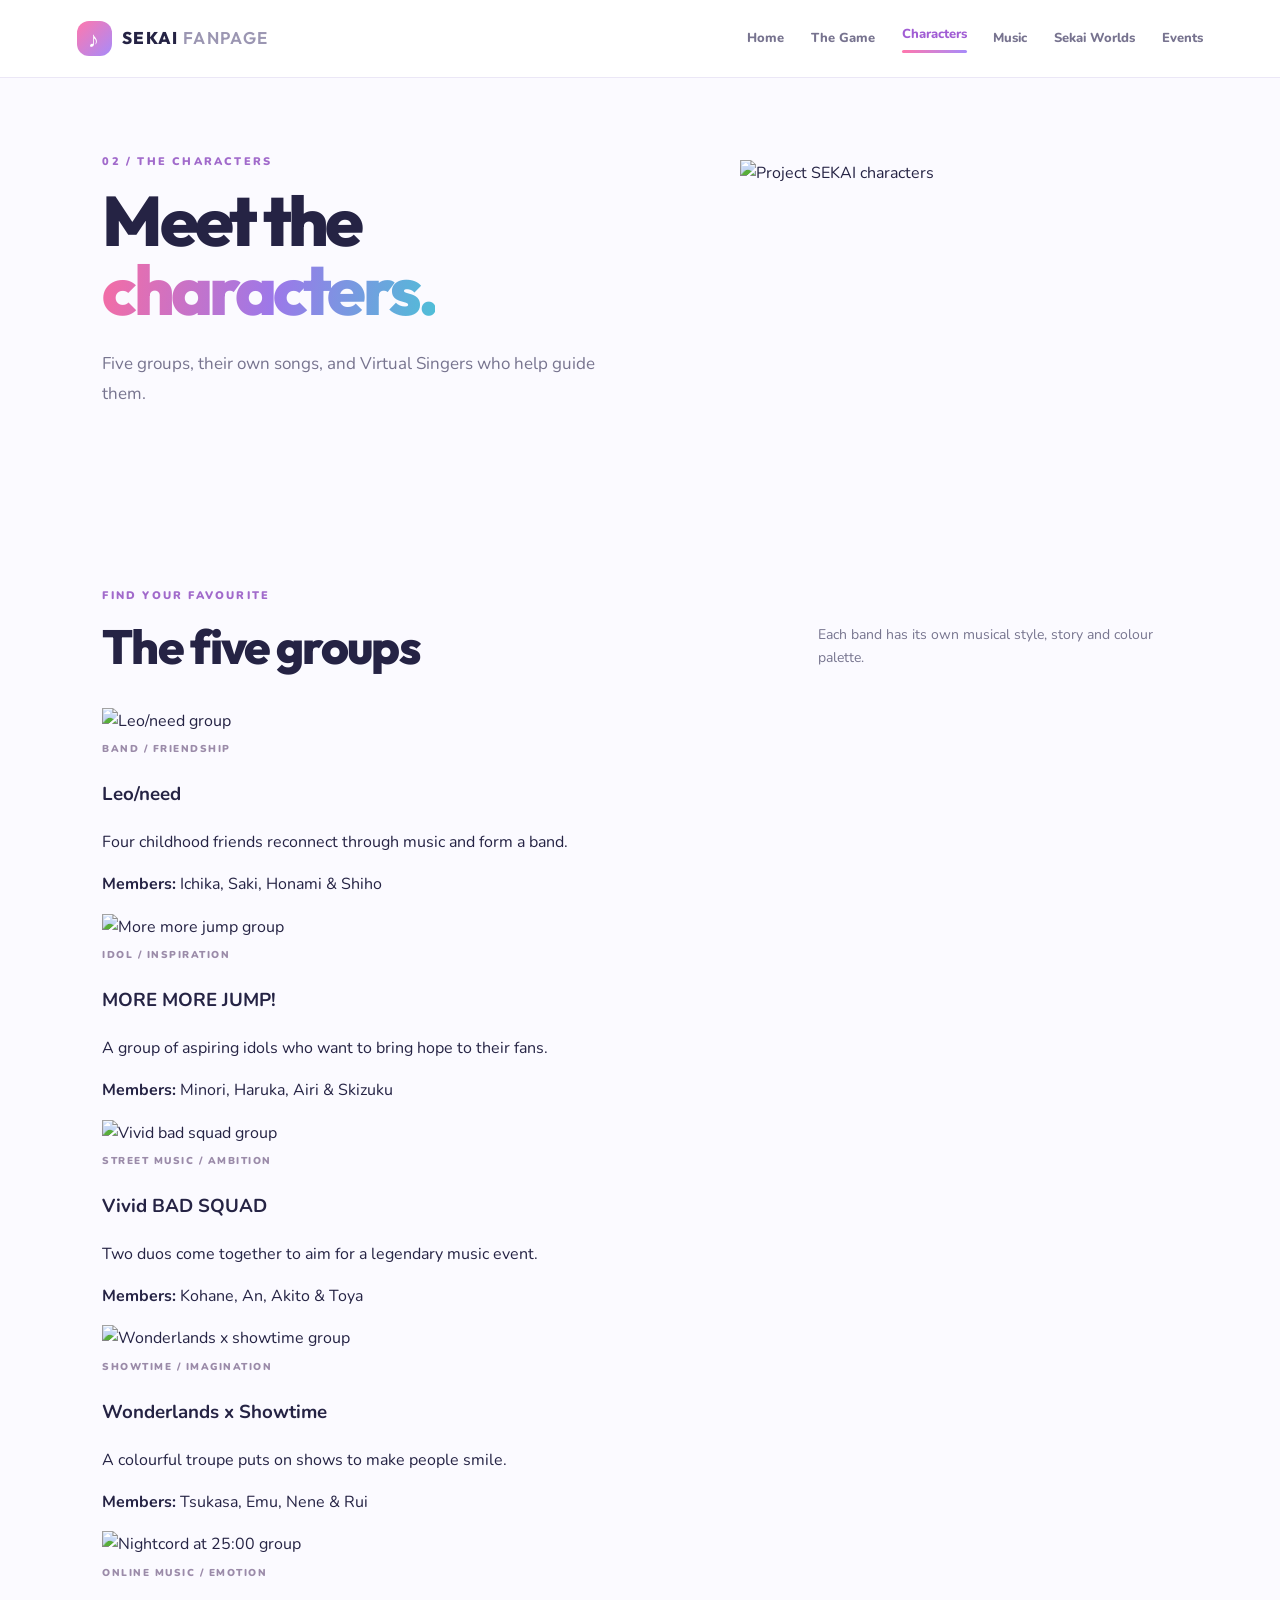
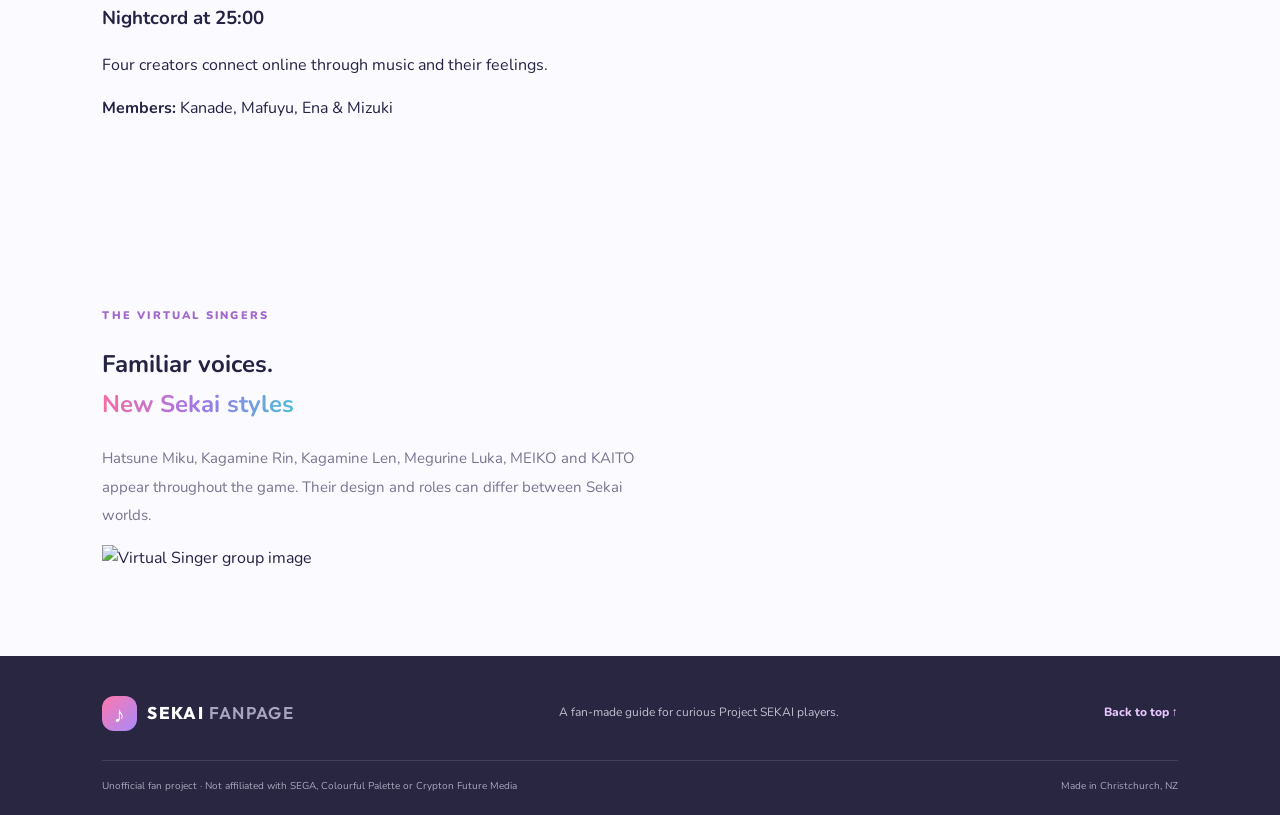
==== characters.html @ ed1d5e2b "Renaming photos and creating characters html page" ====
<!DOCTYPE html>
<html lang="en">
<head>
    <meta charset="UTF-8">
    <meta name="viewport" content="width=device-width, initial-scale=1.0">
    <title>Project SEKAI Fanpage | Characters</title>
    <link rel="proconnect" href="https://fonts.googleapis.com">
    <link rel="stylesheet" href="https://fonts.googleapis.com/css2?family=Nunito:wght@400;600;700;800;900&family=Outfit:wght@500;600;700;800&display=swap">
    <link rel="stylesheet" href="style.css">
    <script src="script.js" defer></script>
</head>
<body>
    <a class="skip-link" href="#main">Skip to content</a>
    <header class="site-header">
        <a class="brand" href="index.html">
            <span class="brand-mark">♪</span><span>SEKAI<span class="brand-light"> FANPAGE</span></span>
        </a>
        <button class="menu-toggle" aria-label="Open navigation" aria-expanded="false">☰</button>
        <nav class="main-nav" aria-label="Main navigation">
            <a href="index.html">Home</a>
            <a href="game.html">The Game</a>
            <a class="active" href="characters.html">Characters</a>
            <a href="music.html">Music</a>
            <a href="worlds.html">Sekai Worlds</a>
            <a href="events.html">Events</a>
        </nav>
    </header>
    <main id="main">
        <section class="page-hero page-hero-blue">
            <div>
                <p class="eyebrow">02 / THE CHARACTERS</p>
                <h1>Meet the<br><span class="gradient-text">characters.</span></h1>
                <p class="hero-lede">Five groups, their own songs, and Virtual Singers who help guide them.</p>
            </div>
            <div class="page-hero-art">
                <img src="images/characters-1.jpg" alt="Project SEKAI characters">
            </div>
        </section>

        <section class="section-wrap">
            <div class="section-heading">
                <div>
                    <p class="eyebrow">FIND YOUR FAVOURITE</p>
                    <h2>The five groups</h2>
                </div>
                <p class="section-intro">Each band has its own musical style, story and colour palette.</p>
            </div>

            <div class="unit-grid">
                <article class="unit-card unit-vs">
                    <div class="unit-photo">
                        <img src="images/leo-need.jpg" alt="Leo/need group">
                    </div>
                    <div class="unit-info">
                        <span class="unit-label">BAND / FRIENDSHIP</span>
                        <h3>Leo/need</h3>
                        <p>Four childhood friends reconnect through music and form a band.</p>
                        <p class="members">
                            <b>Members:</b> 
                            Ichika, Saki, Honami & Shiho
                        </p>
                    </div>
                </article>
                <article class="unit-card unit-mmj">
                    <div class="unit-photo">
                        <img src="images/more-more-jump.jpg" alt="More more jump group">
                    </div>
                    <div class="unit-info">
                        <span class="unit-label">IDOL / INSPIRATION</span>
                        <h3>MORE MORE JUMP!</h3>
                        <p>A group of aspiring idols who want to bring hope to their fans.</p>
                        <p class="members">
                            <b>Members:</b> 
                            Minori, Haruka, Airi & Skizuku
                        </p>
                    </div>
                </article>
                <article class="unit-card unit-vbs">
                    <div class="unit-photo">
                        <img src="images/vivid-bad-squad.jpg" alt="Vivid bad squad group">
                    </div>
                    <div class="unit-info">
                        <span class="unit-label">STREET MUSIC / AMBITION</span>
                        <h3>Vivid BAD SQUAD</h3>
                        <p>Two duos come together to aim for a legendary music event.</p>
                        <p class="members">
                            <b>Members:</b> 
                            Kohane, An, Akito & Toya
                        </p>
                    </div>
                </article>
                <article class="unit-card unit-wxs">
                    <div class="unit-photo">
                        <img src="images/wonderlands-showtime.jpg" alt="Wonderlands x showtime group">
                    </div>
                    <div class="unit-info">
                        <span class="unit-label">SHOWTIME / IMAGINATION</span>
                        <h3>Wonderlands x Showtime</h3>
                        <p>A colourful troupe puts on shows to make people smile.</p>
                        <p class="members">
                            <b>Members:</b> 
                            Tsukasa, Emu, Nene & Rui
                        </p>
                    </div>
                </article>
                <article class="unit-card unit-n25">
                    <div class="unit-photo">
                        <img src="images/nightcord.jpg" alt="Nightcord at 25:00 group">
                    </div>
                    <div class="unit-info">
                        <span class="unit-label">ONLINE MUSIC / EMOTION</span>
                        <h3>Nightcord at 25:00</h3>
                        <p>Four creators connect online through music and their feelings.</p>
                        <p class="members">
                            <b>Members:</b> 
                            Kanade, Mafuyu, Ena & Mizuki
                        </p>
                    </div>
                </article>
            </div>
        </section>

        <section class="section-wrap singer-band">
            <div>
                <p class="eyebrow">THE VIRTUAL SINGERS</p>
                <h2>Familiar voices.<br><span class="gradient-text">New Sekai styles</span></h2>
                <p class="body-copy">
                    Hatsune Miku, Kagamine Rin, Kagamine Len, Megurine Luka, MEIKO and KAITO appear throughout the game. 
                    Their design and roles can differ between Sekai worlds.
                </p>
            </div>
            <div class="singer-photo">
                <img src="images/virtual-singers.jpg" alt="Virtual Singer group image">
            </div>
        </section>
    </main>

    <footer class="site-footer">
        <div class="footer-top">
            <a class="brand" href="index.html"><span class="brand-mark">♪</span><span>SEKAI<span class="brand-light"> FANPAGE</span></span></a>
            <p>A fan-made guide for curious Project SEKAI players.</p>
            <a class="back-top" href="#main">Back to top ↑</a>
        </div>
        <div class="footer-bottom">
            <span>Unofficial fan project · Not affiliated with SEGA, Colourful Palette or Crypton Future Media</span>
            <span>Made in Christchurch, NZ</span>
        </div>
    </footer>
</body>
</html>
---- style.css ----
/* variables */
:root {
    --ink: #252344;
    --muted: #77758f;
    --paper: #fbfaff;
    ---white: #fff;
    --pink: #ff77ad;
    --blue: #69c9f4;
    --purple: #a78bfa;
    --teal: #53d6c5;
    --orange: #ffb36b;
    --line: #ece9f5;
    --shadow: 0 18px 50px rgba(66, 48, 112, .10);
    --radius: 25px;
}
* { box-sizing: border-box; }
html { scroll-behavior: smooth; }
body { margin: 0; background: var(--paper); color: var(--ink); font-family: 'Nunito', sans-serif; line-height: 1.65; }
a { color: inherit; text-decoration: none; }
button { font: inherit; }
.skip-link { position:absolute; left: -999px; top: 8px; background: var(---white); padding: 10px; z-index: 99; }
.skip-link:focus { left: 8px; }

/* header */
.site-header { 
    height: 78px; padding: 0 clamp(20px, 6vw, 88px); display: flex; align-items: center; justify-content: space-between; background: rgba(255, 255, 255, .88); 
    backdrop-filter: blur(16px); border-bottom: 1px solid rgba(230, 225, 244, .8); position: sticky; top: 0; z-index: 20; 
}
.brand { display: flex; align-items: center; gap: 10px; font-family: 'Outfit', sans-serif; font-size: 17px; font-weight: 800; letter-spacing: .08em; }
.brand-mark { 
    width: 35px; height: 35px; display: grid; place-items: center; border-radius: 12px; color: var(---white); 
    background: linear-gradient(135deg, var(--pink), var(--purple)); font-size: 22px; 
}
.brand-light { font-weight: 600; color: #9b96b2; }
.main-nav { display: flex; align-items: center; gap: clamp(12px, 2.1vw, 30px); }
.main-nav a { font-size: 13px; font-weight: 800; color: #77738f; transition: .2s; }
.main-nav a:hover, .main-nav a.active { color: #a15dd4; }
.main-nav a.active:after { content: ""; display: block; height: 3px; border-radius: 5px; background: linear-gradient(90deg, var(--pink), var(--purple)); margin-top: 5px; }
.menu-toggle { display: none; border: 0; background: #f4efff; border-radius: 12px; padding: 8px 12px; color: var(--ink); font-size: 20px; }

/* hero */
.hero { padding: clamp(65px, 9vw, 125px) clamp(22px, 8vw, 120px); display: grid; grid-template-columns: 1.03fr .97fr; align-items: center; gap: 5vw; overflow: hidden; }
.home-hero { background: radial-gradient(circle at 80% 20%, #f2e9ff 0, transparent 35%), radial-gradient(circle at 10% 90%, #ffe9f2 0, transparent 32%), #fbfaff; min-height: 590px; }
.eyebrow { font-size: 11px; letter-spacing: .2em; font-weight: 900; color: #a16acb; margin: 0 0 15px; }
.hero h1, .page-hero h1 { font: 800 clamp(40px, 4.5vw, 80px)/.99 'Outfit', sans-serif; letter-spacing: -.055em; margin: 0 0 24px; }
.gradient-text { background: linear-gradient(100deg, #f06da8 4%, #9c78e9 52%, #4ebfd7 100%); -webkit-background-clip: text; color: transparent; }
.hero-lede { font-size: 17px; color: #77748f; max-width: 510px; line-height: 1.8; }
.hero-actions { display: flex; gap: 12px; flex-wrap: wrap; margin-top: 30px; }

.button { padding: 13px 21px; border-radius: 14px; font-size: 13px; font-weight: 900; display: inline-flex; gap: 15px; align-items: center; transition: transform .2s, box-shadow .2s; }
.button:hover { transform: translateY(-3px); box-shadow: var(--shadow); }
.button-primary { background: linear-gradient(110deg, #f477ad, #9a7bec); color: var(---white); }
.button-ghost { background: var(---white); border: 1px solid var(--line); color: #706a8a; }
.hero-note { margin-top: 32px; color: #9993aa; font-size: 12px; font-weight: 700; }
.pulse-dot { display: inline-block; width: 8px; height: 8px; border-radius: 50%; background: var(--muted); margin-right: 8px; box-shadow: 0 0 0 5px #5bd3bd22; }

.hero-art { position: relative; min-height: 390px; display: grid; place-items: center; }
.photo-icon { font-size: 30px; color: #b58be9; }
.hero-photo { height: 110%; width: 130%; min-height: 200px; max-height: 400px; max-width: 690px; box-shadow: var(--shadow); transform: rotate(2deg); border: 7px solid var(---white); }
.hero-photo img { height: 100%; width: 100%; }
.floating-tag { position: absolute; padding: 10px 17px; background: var(---white); box-shadow: var(--shadow); border-radius: 12px; font: 800 11px 'Outfit'; letter-spacing: .12em; color: #9d69c9; }
.tag-top { top: 5px; right: -90px; transform: rotate(7deg); }
.tag-bottom { bottom: 5px; left: -90px; transform: rotate(-7deg); }

.orbit { position: absolute; border: 1px solid #d9c9f3; border-radius: 50%; z-index: -1; }
.orbit-one { width: 450px; height: 450px; }
.orbit-two { width: 520px; height: 520px; border-style: dashed; }
.ticker { background: linear-gradient(90deg, #f17db0, #9e80e8, #67c8d9); color: var(---white); overflow: hidden; white-space: nowrap; padding: 18px 0; font: 800 11px 'Outfit'; letter-spacing: .2em; }
.ticker div { word-spacing: 30px; text-align: center; }
.ticker b { opacity: .7; font-size: 22px; }

.section-wrap { padding: 85px clamp(22px, 8vw, 120px); }
.section-heading { display: flex; justify-content: space-between; align-items: end; gap: 35px; margin-bottom: 35px; }
.section-heading h2 { font: 800 clamp(32px, 4vw, 48px)/1.1 'Outfit'; letter-spacing: -.04em; margin: 0; }
.section-intro { max-width: 360px; color: var(--muted); font-size: 14px; margin: 0 0 4px; }

.feature-grid { display: grid; grid-template-columns: repeat(3, 1fr); gap: 17px; }
.feature-card { min-height: 230px; padding: 26px; border-radius: var(--radius); position: relative; overflow: hidden; transition: .25s; border: 1px solid var(---white); }
.feature-card:hover { transform: translateY(-6px); box-shadow: var(--shadow); }
.feature-pink { background: linear-gradient(145deg, #ffe6f0, #fff5fa); }
.feature-blue { background: linear-gradient(145deg, #e2f6ff, #f6fcff); }
.feature-purple { background: linear-gradient(145deg, #eee8ff, #faf8ff); }
.feature-teal { background: linear-gradient(145deg, #ddfaf4, #f5fffc); }
.feature-orange { background: linear-gradient(145deg, #fff0df, #fffaf4); }
.feature-number, .unit-label { font-size: 10px; letter-spacing: .15em; font-weight: 900; color: #9b8ba9; }
.feature-symbol { position: absolute; right: 22px; top: 18px; font-size: 38px; color: #b99bdd; opacity: .75; }
.feature-card h3 { font: 800 25px 'Outfit'; margin: 38px 0 5px; }
.feature-card p { font-size: 13px; color: #817c94; max-width: 260px; }
.card-link { font-size: 12px; font-weight: 900; color: #9866c8; display: flex; justify-content: space-between; margin-top: 20px; }

.quote-band { padding: 65px 20px; text-align: center; background: linear-gradient(115deg, #fff0f6, #f1ecff, #e9faff); position: relative; }
.quote-mark { font: 800 70px Georgia; color: #d2b2ef; height: 42px; }
.quote-band blockquote { font: 800 clamp(24px, 3.5vw, 39px)/1.2 'Outfit'; margin: 15px 0; }
.quote-band p { font-size: 10px; letter-spacing: .25em; font-weight: 900; color: #a18bb8; }


.split-callout { display: grid; grid-template-columns: 1fr 1fr; gap: 8vw; align-items: center; }
.split-image { min-height: 320px; }
.split-image img { height: 400px; }
.body-copy { color: var(--muted); font-size: 15px; line-height: 1.9; max-width: 570px; }
.text-link { display: inline-flex; gap: 15px; color: #a15fce; font-weight: 900; font-size: 13px; margin-top: 15px; }
.small-note { font-size: 11px; color: #a09aad; line-height: 1.7; margin-top: 20px; }

/* footer */
.site-footer { background: #292642; color: var(---white); padding: 35px clamp(22px, 8vw, 120px) 20px; }
.footer-top { display: flex; align-items: center; justify-content: space-between; gap: 20px; padding-bottom: 25px; }
.site-footer .brand-light { color: #aaa5bf; }
.footer-top p { font-size: 12px; color: #c2bfd1; }
.back-top { font-size: 12px; color: #e6c5fa; font-weight: 800; }
.footer-bottom { border-top: 1px solid #45415d; padding-top: 17px; display: flex; justify-content: space-between; gap: 20px; color: #aaa6bc; font-size: 10px; }

/* game page */
.page-hero { padding: 75px clamp(22px, 8vw, 120px); display: grid; grid-template-columns: 1fr .8fr; align-items: center; gap: 7vw; min-height: 390px; }
.page-hero h1 { font-size: clamp(44px, 5.5vw, 70px); }
.page-hero-art { height: 260px; }
.page-hero-art img { padding-top: -20px; width: 500px; }
.page-hero-pink { background: linear-gradient(120deg, #fff0f6, #f6f0ff); }

.narrow-copy { max-width: 950px; }
.narrow-copy h2 { font: 800 38px 'Outift'; margin: 0 0 10px; }

.steps-grid { display: grid; grid-template-columns: repeat(4, 1fr); gap: 15px; }
.step-card { background: var(---white); border: 1px solid var(--line); padding: 22px; border-radius: 20px; position: relative; box-shadow: 0 8px 25px #46336b08; }
.step-card > span { font: 800 11px 'Outfit'; color: #c1a2df; }
.step-icon { font-size: 30px; color: #a778d5; margin: 16px 0; }
.step-card h3 { font: 800 18px 'Outfit'; margin: 0; }
.step-card p { font-size: 12px; color: var(--muted); }

.fact-grid { display: grid; grid-template-columns: repeat(4, 1fr); gap: 12px; }
.fact { background: var(---white); border: 1px solid var(--line); border-radius: 15px; padding: 20px; }
.fact b { display: block; color: #ad7bcc; font-size: 10px; letter-spacing: .16em; }
.fact strong { font: 800 15px 'Outfit'; display: block; margin-top: 8px; }
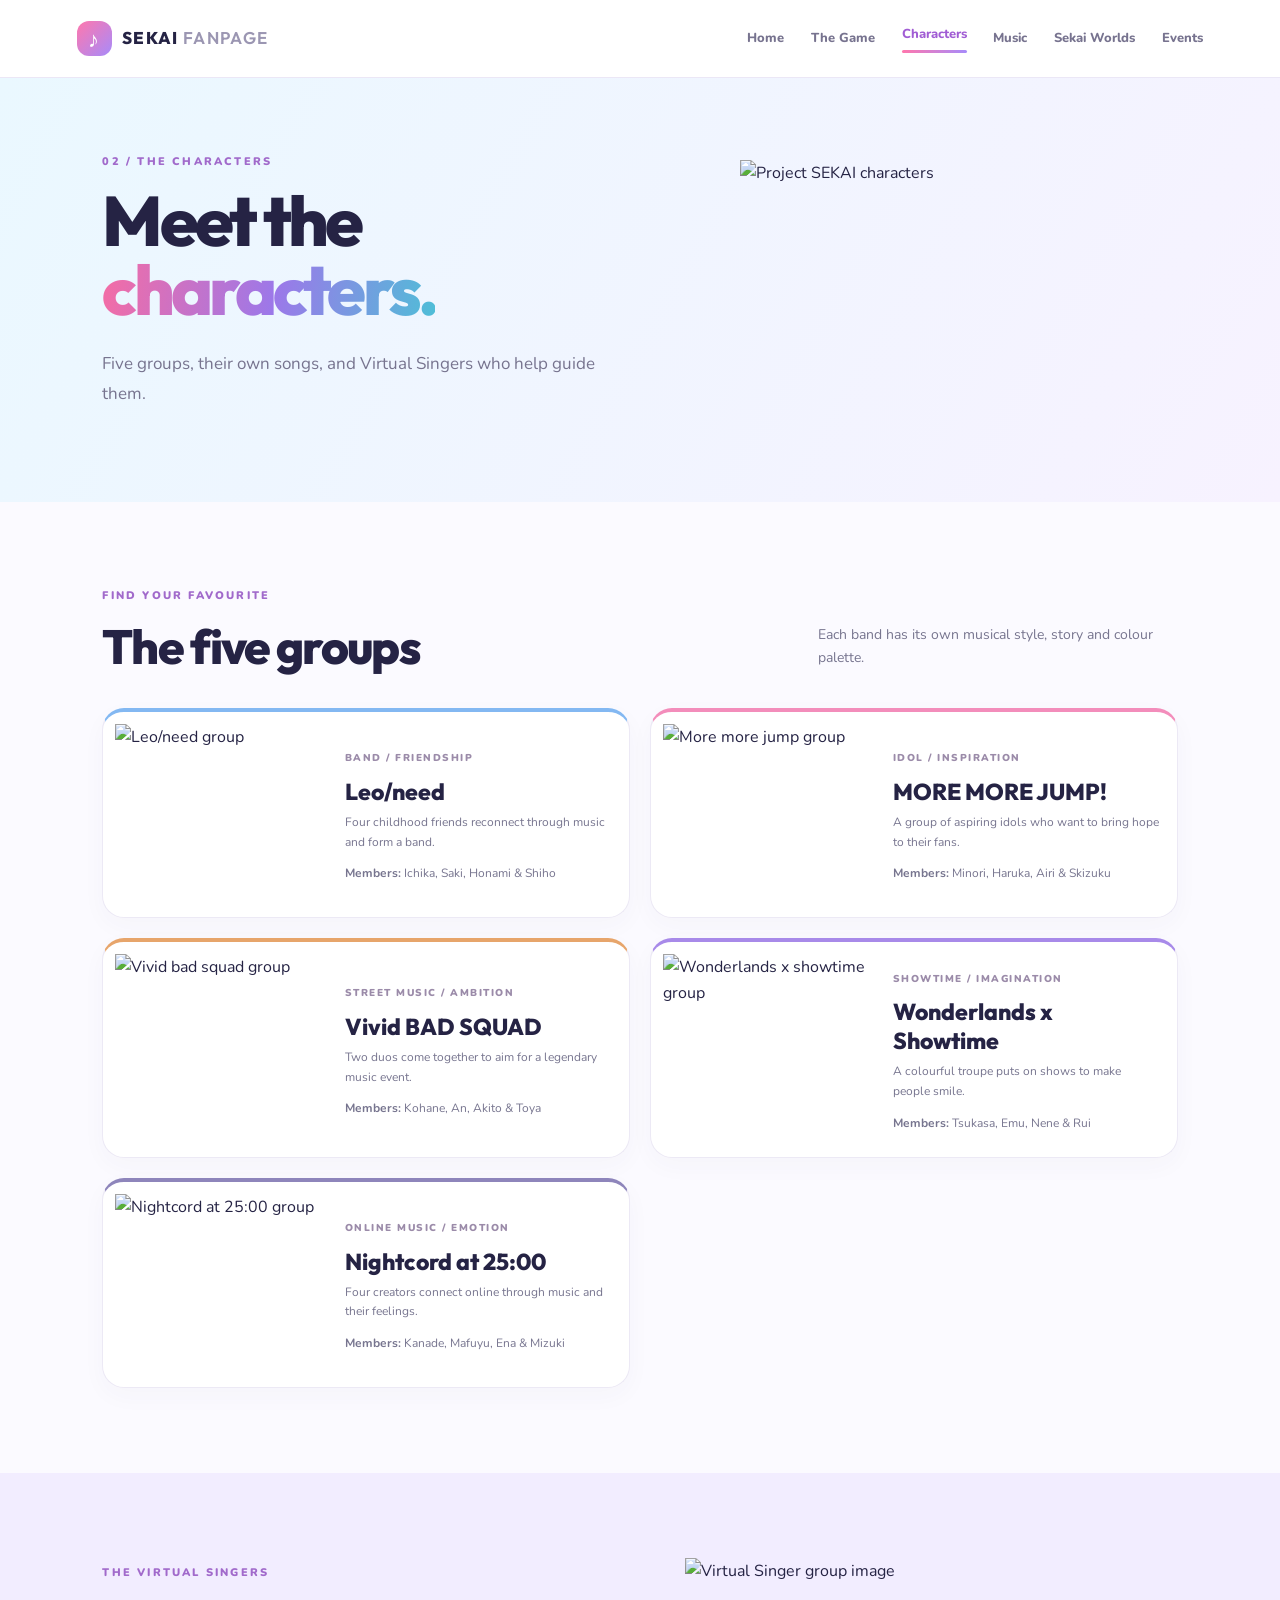
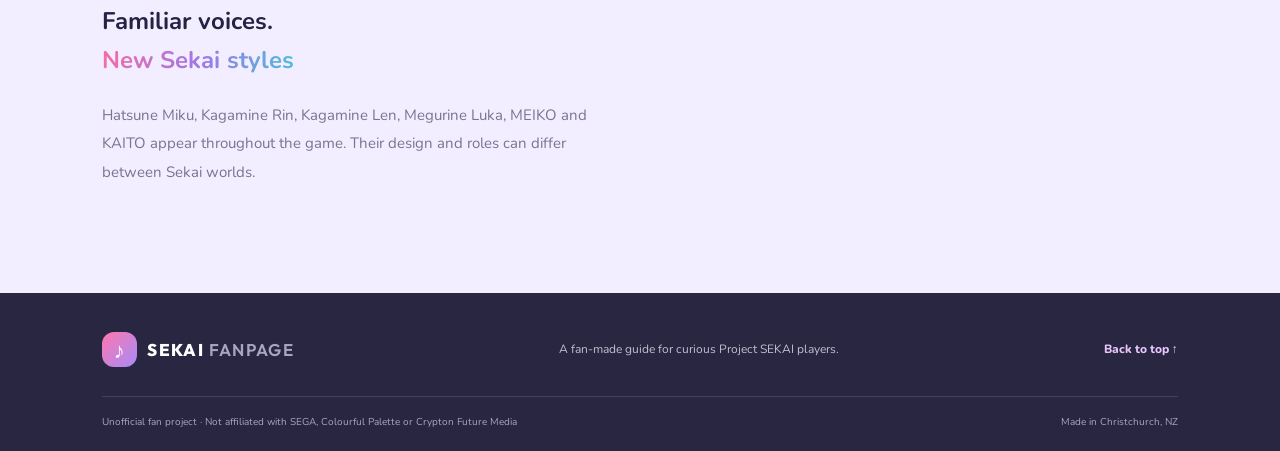
==== commit b7fbaa3a: "styling characters page" ====
--- a/characters.html
+++ b/characters.html
@@ -47,7 +47,7 @@
             </div>
 
             <div class="unit-grid">
-                <article class="unit-card unit-vs">
+                <article class="unit-card unit-ln">
                     <div class="unit-photo">
                         <img src="images/leo-need.jpg" alt="Leo/need group">
                     </div>
--- a/style.css
+++ b/style.css
@@ -131,3 +131,22 @@
 .fact b { display: block; color: #ad7bcc; font-size: 10px; letter-spacing: .16em; }
 .fact strong { font: 800 15px 'Outfit'; display: block; margin-top: 8px; }
 
+/* characters page */
+.page-hero-blue { background: linear-gradient(120deg, #eaf8ff, #f7f2ff); }
+
+.unit-grid { display: grid; grid-template-columns: repeat(2, 1fr); gap: 20px; }
+.unit-card { background: var(---white); border: 1px solid var(--line); border-radius: 22px; overflow: hidden; display: grid; grid-template-columns: .9fr 1.1fr; min-height: 210px; box-shadow: 0 8px 25px #46336b08; }
+.unit-photo { padding: 12px; min-height: 185px; }
+.unit-info { padding: 22px 18px 18px 5px; align-self: center; }
+.unit-info h3 { font: 800 23px 'Outfit'; margin: 7px 0; }
+.unit-info p { font-size: 12px; color: var(--muted); margin: 5px 0; }
+.unit-info .members { margin-top: 12px; }
+
+.unit-ln { border-top: 4px solid #83b8f2; }
+.unit-mmj { border-top: 4px solid #f38dbb; }
+.unit-vbs { border-top: 4px solid #e7a56b; }
+.unit-wxs { border-top: 4px solid #a88ae9; }
+.unit-n25 { border-top: 4px solid #8e85bb; }
+
+.singer-band { background: #f2edff; display: grid; grid-template-columns: 1fr 1fr; gap: 7vw; align-items: center; }
+.singer-photo { min-height: 250px; }
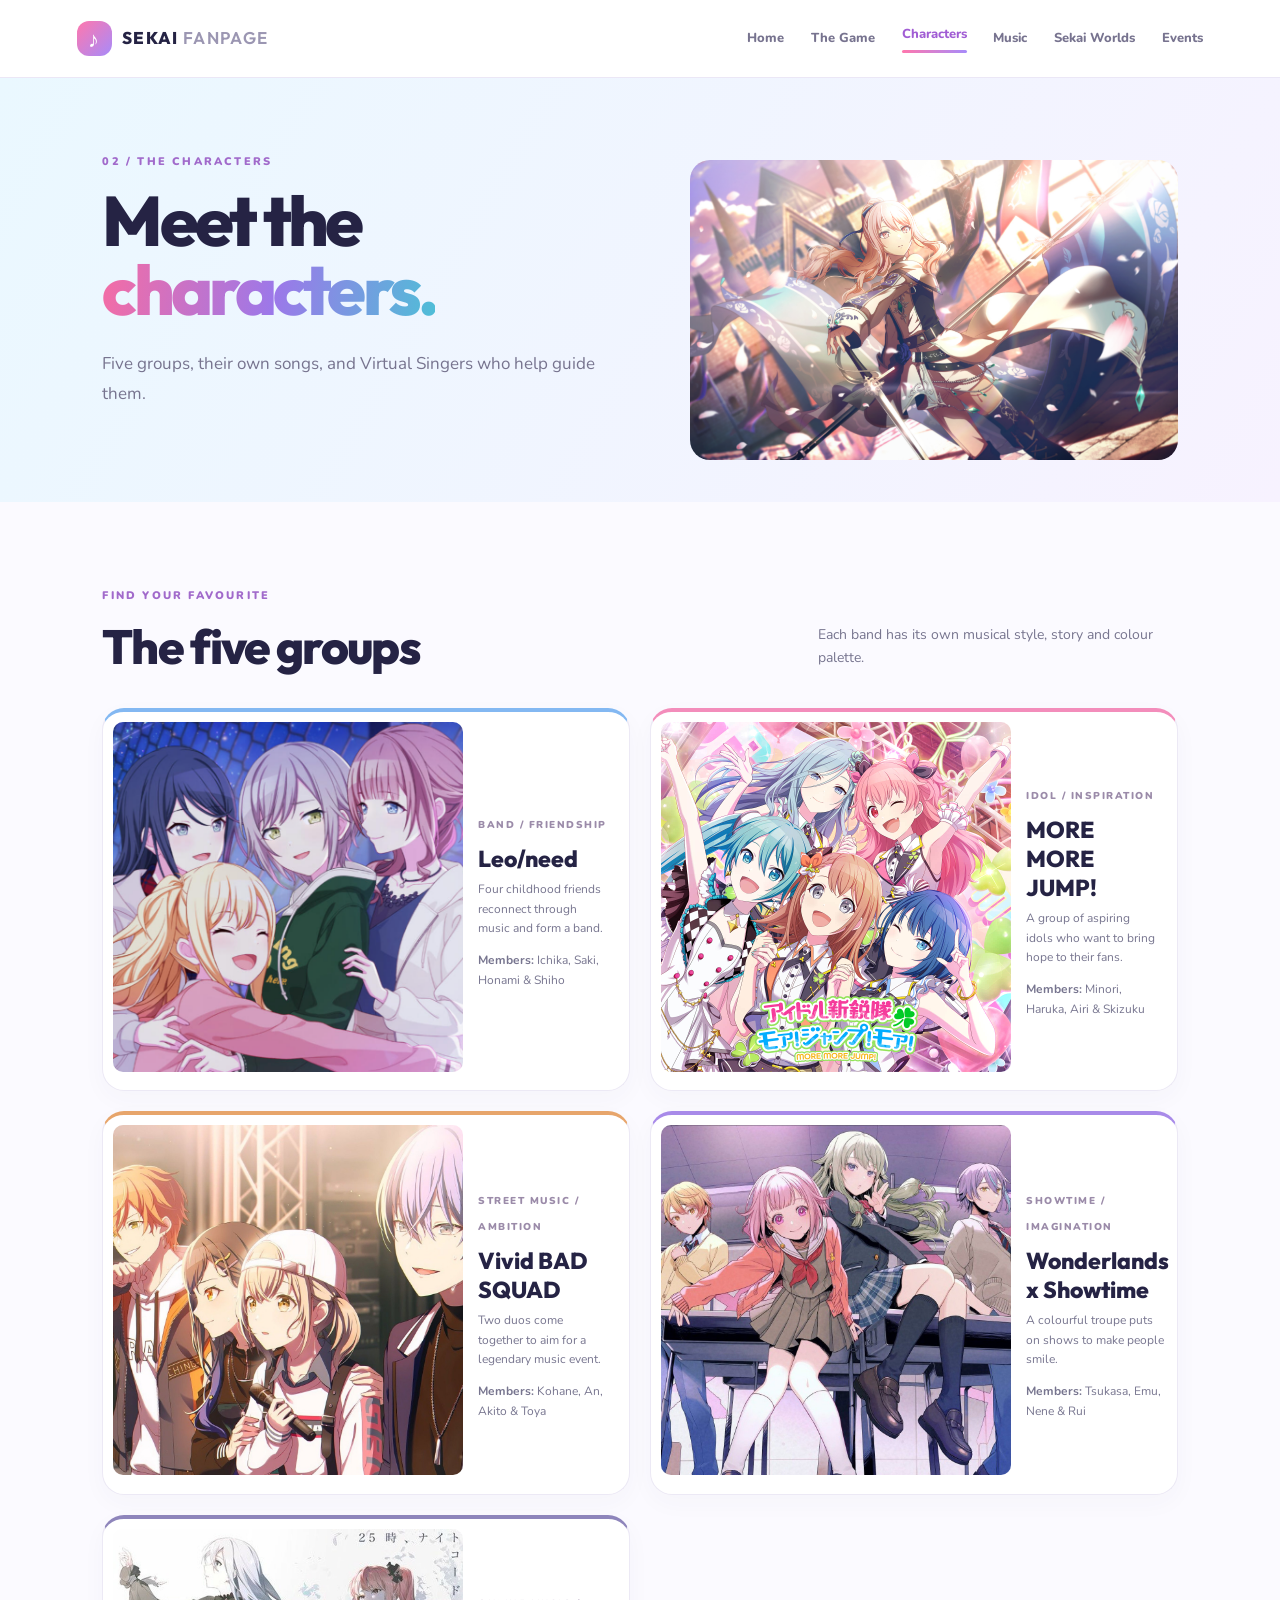
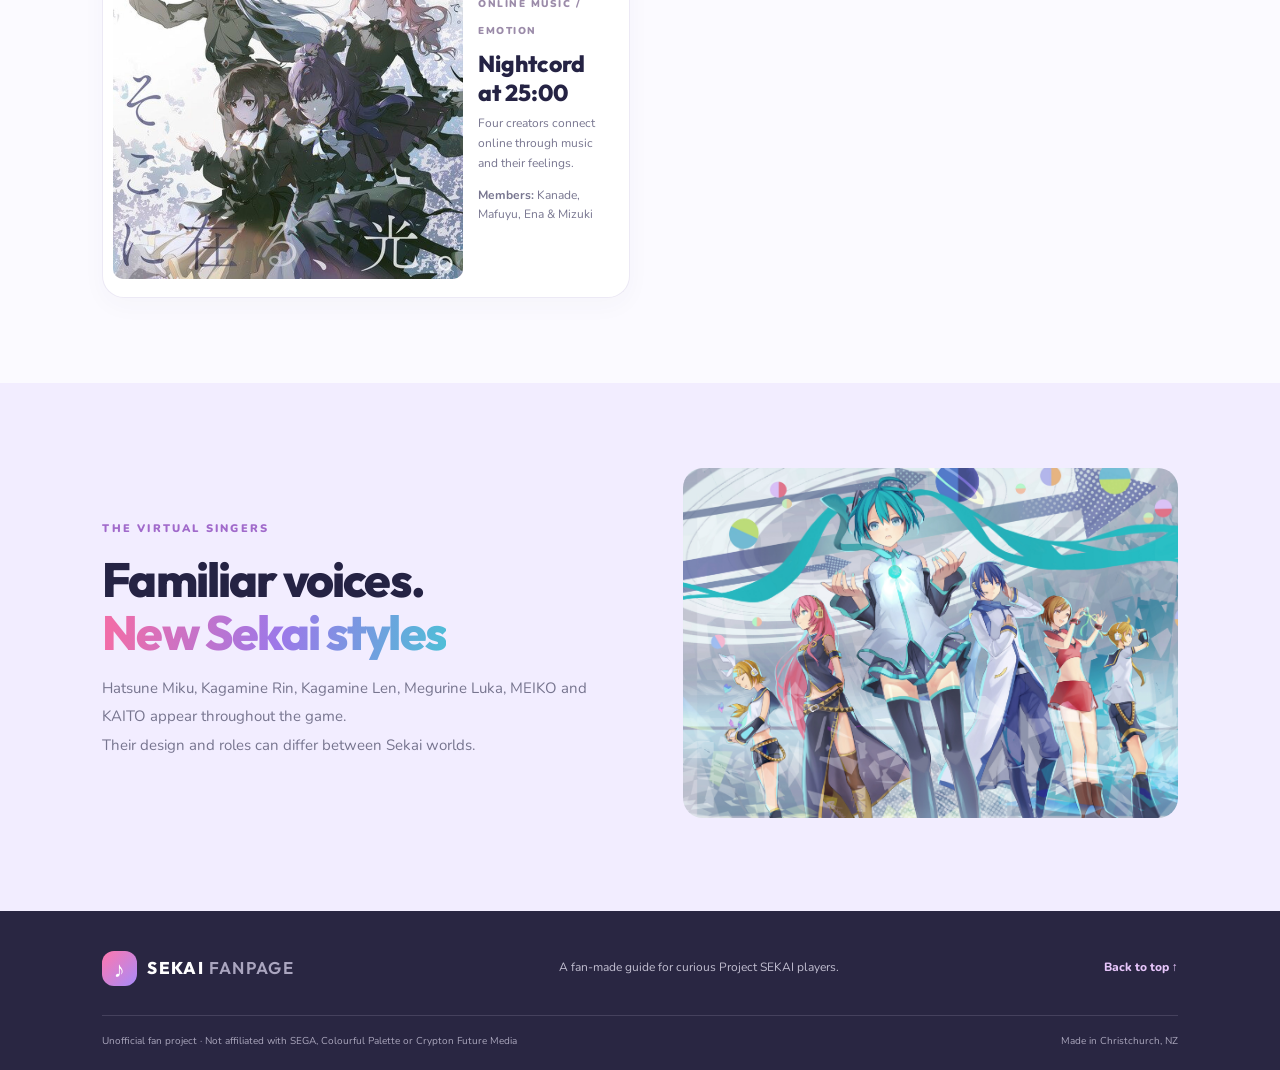
==== commit a1bfb8ff: "importing images and editing info on pages" ====
--- a/characters.html
+++ b/characters.html
@@ -33,7 +33,7 @@
                 <p class="hero-lede">Five groups, their own songs, and Virtual Singers who help guide them.</p>
             </div>
             <div class="page-hero-art">
-                <img src="images/characters-1.jpg" alt="Project SEKAI characters">
+                <img src="images/characters-1.png" alt="Hatsune Miku character">
             </div>
         </section>
 
@@ -49,7 +49,7 @@
             <div class="unit-grid">
                 <article class="unit-card unit-ln">
                     <div class="unit-photo">
-                        <img src="images/leo-need.jpg" alt="Leo/need group">
+                        <img src="images/leo-need.png" alt="Leo/need group">
                     </div>
                     <div class="unit-info">
                         <span class="unit-label">BAND / FRIENDSHIP</span>
@@ -91,7 +91,7 @@
                 </article>
                 <article class="unit-card unit-wxs">
                     <div class="unit-photo">
-                        <img src="images/wonderlands-showtime.jpg" alt="Wonderlands x showtime group">
+                        <img src="images/wonderlands-x-showtime.jpg" alt="Wonderlands x showtime group">
                     </div>
                     <div class="unit-info">
                         <span class="unit-label">SHOWTIME / IMAGINATION</span>
@@ -105,7 +105,7 @@
                 </article>
                 <article class="unit-card unit-n25">
                     <div class="unit-photo">
-                        <img src="images/nightcord.jpg" alt="Nightcord at 25:00 group">
+                        <img src="images/nightcord-at-25.jpg" alt="Nightcord at 25:00 group">
                     </div>
                     <div class="unit-info">
                         <span class="unit-label">ONLINE MUSIC / EMOTION</span>
@@ -125,7 +125,7 @@
                 <p class="eyebrow">THE VIRTUAL SINGERS</p>
                 <h2>Familiar voices.<br><span class="gradient-text">New Sekai styles</span></h2>
                 <p class="body-copy">
-                    Hatsune Miku, Kagamine Rin, Kagamine Len, Megurine Luka, MEIKO and KAITO appear throughout the game. 
+                    Hatsune Miku, Kagamine Rin, Kagamine Len, Megurine Luka, MEIKO and KAITO appear throughout the game. <br>
                     Their design and roles can differ between Sekai worlds.
                 </p>
             </div>
--- a/style.css
+++ b/style.css
@@ -71,7 +71,7 @@
 
 .section-wrap { padding: 85px clamp(22px, 8vw, 120px); }
 .section-heading { display: flex; justify-content: space-between; align-items: end; gap: 35px; margin-bottom: 35px; }
-.section-heading h2 { font: 800 clamp(32px, 4vw, 48px)/1.1 'Outfit'; letter-spacing: -.04em; margin: 0; }
+.section-heading h2, .split-callout h2, .singer-band h2 { font: 800 clamp(32px, 4vw, 48px)/1.1 'Outfit'; letter-spacing: -.04em; margin: 0; }
 .section-intro { max-width: 360px; color: var(--muted); font-size: 14px; margin: 0 0 4px; }
 
 .feature-grid { display: grid; grid-template-columns: repeat(3, 1fr); gap: 17px; }
@@ -96,7 +96,7 @@
 
 .split-callout { display: grid; grid-template-columns: 1fr 1fr; gap: 8vw; align-items: center; }
 .split-image { min-height: 320px; }
-.split-image img { height: 400px; }
+.split-image img { width: 700px; border-radius: 20px; }
 .body-copy { color: var(--muted); font-size: 15px; line-height: 1.9; max-width: 570px; }
 .text-link { display: inline-flex; gap: 15px; color: #a15fce; font-weight: 900; font-size: 13px; margin-top: 15px; }
 .small-note { font-size: 11px; color: #a09aad; line-height: 1.7; margin-top: 20px; }
@@ -113,7 +113,7 @@
 .page-hero { padding: 75px clamp(22px, 8vw, 120px); display: grid; grid-template-columns: 1fr .8fr; align-items: center; gap: 7vw; min-height: 390px; }
 .page-hero h1 { font-size: clamp(44px, 5.5vw, 70px); }
 .page-hero-art { height: 260px; }
-.page-hero-art img { padding-top: -20px; width: 500px; }
+.page-hero-art img { padding-top: -20px; height: 300px; border-radius: 20px; }
 .page-hero-pink { background: linear-gradient(120deg, #fff0f6, #f6f0ff); }
 
 .narrow-copy { max-width: 950px; }
@@ -135,8 +135,9 @@
 .page-hero-blue { background: linear-gradient(120deg, #eaf8ff, #f7f2ff); }
 
 .unit-grid { display: grid; grid-template-columns: repeat(2, 1fr); gap: 20px; }
-.unit-card { background: var(---white); border: 1px solid var(--line); border-radius: 22px; overflow: hidden; display: grid; grid-template-columns: .9fr 1.1fr; min-height: 210px; box-shadow: 0 8px 25px #46336b08; }
-.unit-photo { padding: 12px; min-height: 185px; }
+.unit-card { background: var(---white); border: 1px solid var(--line); border-radius: 22px; overflow: hidden; display: grid; grid-template-columns: .8fr 1fr; min-height: 210px; box-shadow: 0 8px 25px #46336b08; }
+.unit-photo { padding: 10px; min-height: 185px; }
+.unit-photo img { height: 350px; border-radius: 10px; }
 .unit-info { padding: 22px 18px 18px 5px; align-self: center; }
 .unit-info h3 { font: 800 23px 'Outfit'; margin: 7px 0; }
 .unit-info p { font-size: 12px; color: var(--muted); margin: 5px 0; }
@@ -150,3 +151,102 @@
 
 .singer-band { background: #f2edff; display: grid; grid-template-columns: 1fr 1fr; gap: 7vw; align-items: center; }
 .singer-photo { min-height: 250px; }
+.singer-photo img { border-radius: 20px; height: 350px; }
+
+/* music page */
+.page-hero-purple { background: linear-gradient(120deg, #f0eaff, #fff0f7); }
+
+.filter-bar { display: flex; gap: 9px; flex-wrap: wrap; margin-bottom: 24px; }
+.filter-button { border: 1px solid var(--line); background: var(---white); border-radius: 30px; padding: 9px 16px; font-size: 11px; font-weight: 900; color: #827b98; cursor: pointer; }
+.filter-button.active, .filter-button:hover { background: #9c7be4; color: var(---white); border-color: #9c7be4; }
+
+.song-grid { display: grid; grid-template-columns: repeat(4, 1fr); gap: 17px; }
+.song-card { background: var(---white); border: 1px solid var(--line); border-radius: 18px; overflow: hidden; transition: .2s; }
+.song-card:hover { transform: translateY(-4px); box-shadow: var(--shadow); }
+.song-cover { height: 275px; padding: 10px; min-height: 170px; }
+.song-cover img { width: 267px; border-radius: 10px; }
+.song-details { padding: 10px 17px 18px; }
+.song-type { font-size: 9px; letter-spacing: .15em; color: #a478ca; font-weight: 900; }
+.song-details h3 { font: 800 19px 'Outfit'; margin: 5px 0 0; }
+.song-details p { font-size: 12px; color: var(--muted); margin: 3px 0; }
+.song-card[hidden] { display: none; }
+
+/* worlds page */
+.page-hero-teal { background: linear-gradient(120deg, #e5fbf6, #eff7ff); }
+
+.world-grid { display: grid; grid-template-columns: repeat(2, 1fr); gap: 20px; }
+.world-card { background: var(---white); border: 1px solid var(--line); border-radius: 22px; overflow: hidden; }
+.world-image { height: 300px; padding: 20px; min-height: 185px; margin-bottom: 10px; }
+.world-image img { border-radius: 10px; height: 290px; width: 500px; margin-left: 25px; }
+.world-content { padding: 6px 22px 22px; }
+.world-index { font-size: 9px; font-weight: 900; letter-spacing: .15em; color: #a47ac9; }
+.world-content h3 { font: 800 22px 'Outift'; margin: 6px 0; }
+.world-content p { font-size: 13px; color: var(--muted); margin: 0; }
+
+/* events page */
+.page-hero-orange { background: linear-gradient(120deg, #fff2e4, #fff0f7); }
+
+.event-layout { display: grid; grid-template-columns: 1.2fr .8fr; gap: 35px; align-items: center; }
+.event-main-photo { min-height: 300px; }
+.event-main-photo img { border-radius: 20px; width: 650px; margin-top: 30px; }
+.event-copy h3 { font: 800 26px 'Outfit'; margin: 12px 0; }
+.event-copy p { font-size: 14px; color: var(--muted); line-height: 1.8; }
+.event-pill { font-size: 9px; font-weight: 900; letter-spacing: .14em; color: #b278ce; background: #f5eaff; padding: 7px 11px; border-radius: 30px; }
+
+.card-gallery { display: grid; grid-template-columns: repeat(3, 1fr); gap: 20px; }
+.collect-card { background: var(---white); border: 1px solid var(--line); border-radius: 18px; pad: 12px; }
+.collect-image { min-height: 20px; }
+.collect-image img { border-radius: 10px; height: 200px; width: 348px; margin-left: 20px; margin-top: 20px; }
+.collect-card > b { display: block; font-size: 9px; letter-spacing: .13em; color: #a478ca; margin: 13px 5px 4px; margin-left: 20px; }
+.collect-card > span { display: block; font-size: 12px; color: var(--muted); margin: 0 5px 8px; margin-left: 20px; margin-bottom: 20px; }
+
+.fan-corner { display: grid; grid-template-columns: repeat(3, 1fr); gap: 15px; }
+.fan-corner > div { background: linear-gradient(145deg, var(---white), #f7f1ff); border: 1px solid var(--line); border-radius: 18px; padding: 25px; }
+.fan-corner h3 { font: 800 18px 'Outift'; margin: 10px 0 4px; }
+.fan-corner p { font-size: 12px; color: var(--muted); margin: 0; }
+.fan-card img { border-radius: 10px; margin-top: 10px; margin-bottom: 10px; width: 350px; }
+
+/* responsive design */
+@media (max-width: 900px) {
+    .main-nav { gap: 12px; }
+    .main-nav a { font-size: 11px; }
+    .hero { padding-left: 5vw; padding-right: 5vw; }
+    .section-wrap { padding-left: 5vw; padding-right: 5vw; }
+    .page-hero { padding-left: 5vw; padding-right: 5vw; }
+    .feature-grid { grid-template-columns: repeat(2, 1fr); }
+    .unit-grid { grid-template-columns: 1fr; }
+    .steps-grid { grid-template-columns: repeat(2, 1fr); }
+}
+@media (max-width: 680px) {
+    .site-header { height: 68px; }
+    .menu-toggle { display: block; }
+    .main-nav { 
+        display: none; position: absolute; top: 68px; left: 0; right: 0; background: var(---white); padding: 15px 22px 22px; 
+        box-shadow: 0 15px 25px #31234b15; flex-direction: column; align-items: stretch; gap: 0; 
+    }
+    .main-nav.open { display: flex; }
+    .main-nav a { padding: 11px 0; font-size: 13px; }
+    .main-nav a.active:after { display: none; }
+    .hero, .page-hero { grid-template-columns: 1fr; padding-top: 55px; padding-bottom: 55px; }
+    .hero-art { min-height: 280px; }
+    .hero-photo { min-height: 260px; }
+    .orbit-one { width: 320px; height: 320px; }
+    .orbit-two { width: 360px; height: 260px; }
+    .page-hero-art { height: 210px; min-height: 210px; }
+    .section-heading { display: block; }
+    .section-intro { margin-top: 13px; }
+    .feature-grid, .song-grid, .world-grid, .card-gallery, .fan-corner { grid-template-columns: 1fr; }
+    .feature-card { min-height: 190px; }
+    .split-callout, .singer-band, .event-layout { grid-template-columns: 1fr; }
+    .split-image { min-height: 230px; }
+    .steps-grid, .fact-grid { grid-template-columns: repeat(2, 1fr); }
+    .unit-card { grid-template-columns: 1fr; }
+    .unit-photo { min-height: 180px; }
+    .unit-info { padding: 8px 20px 20px; }
+    .footer-top, .footer-bottom { align-items: flex-start; flex-direction: column; gap: 8px; }
+    .collect-image { height: 330px; min-height: 310px; }
+}
+@media (prefers-reduced-motion: reduce) {
+    html { scroll-behavior: auto; }
+    *, *:before, *:after { transition: none !important; }
+}
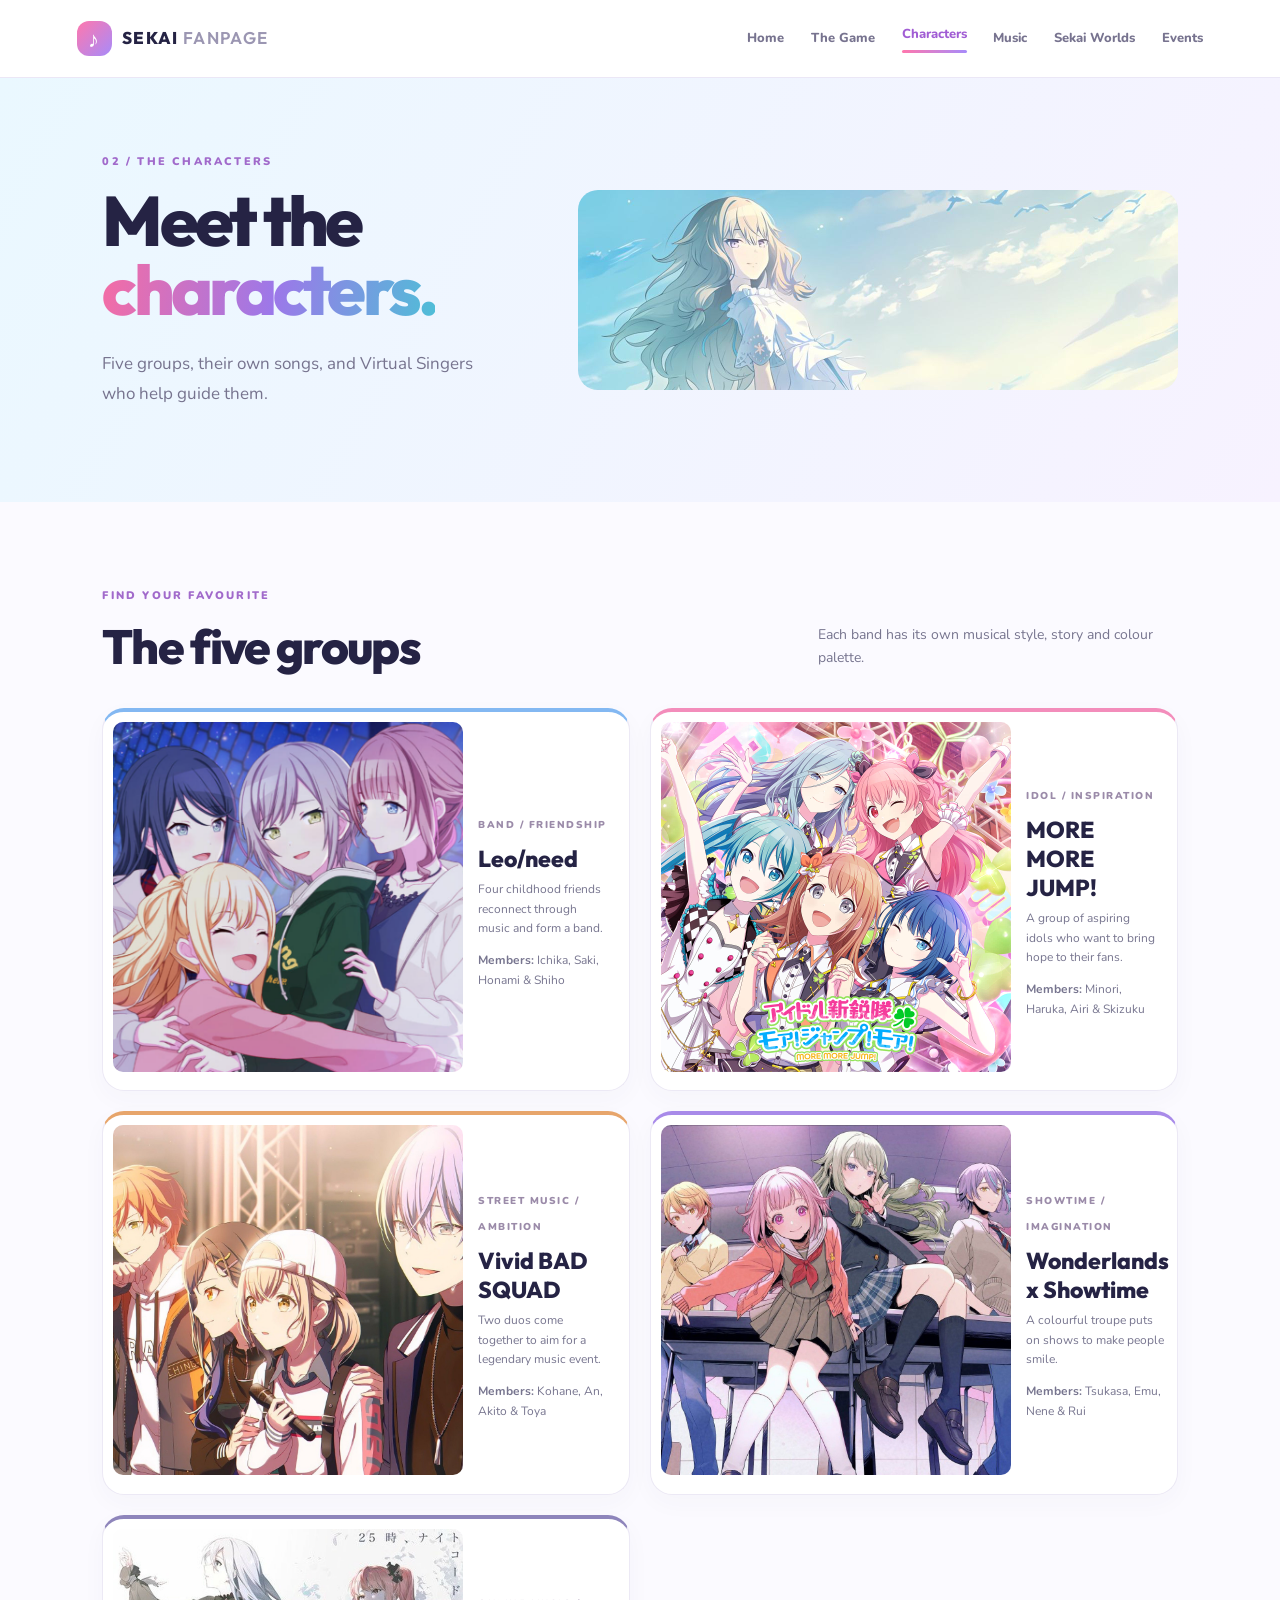
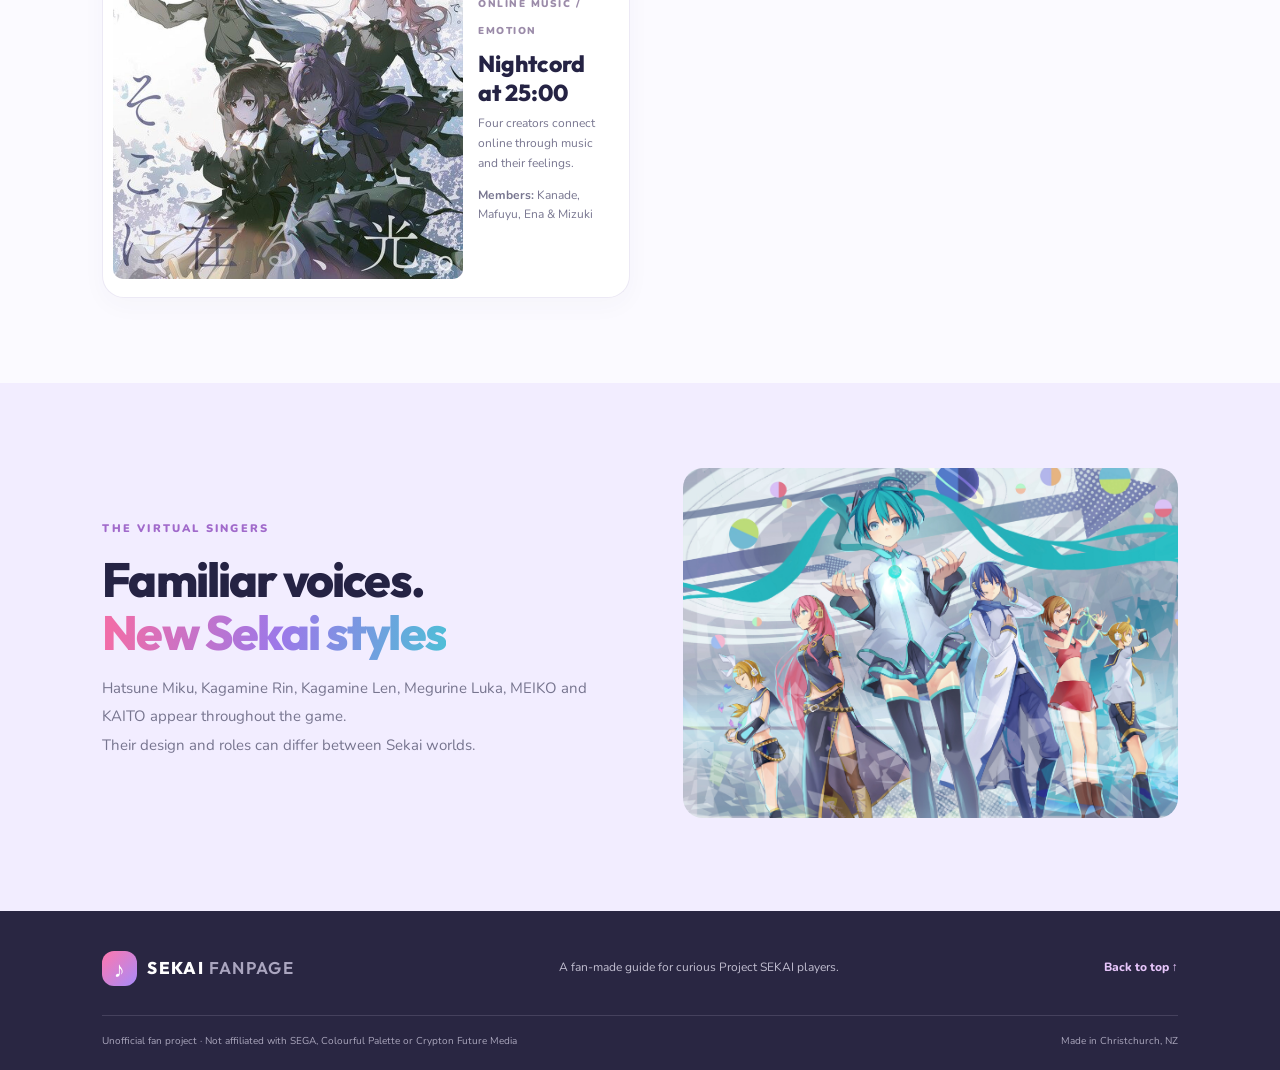
==== commit 4e923393: "editing and replacing page banners" ====
--- a/characters.html
+++ b/characters.html
@@ -33,7 +33,7 @@
                 <p class="hero-lede">Five groups, their own songs, and Virtual Singers who help guide them.</p>
             </div>
             <div class="page-hero-art">
-                <img src="images/characters-1.png" alt="Hatsune Miku character">
+                <img src="images/blue-banner.jpg" alt="Hatsune Miku blue banner">
             </div>
         </section>
 
--- a/style.css
+++ b/style.css
@@ -113,7 +113,7 @@
 .page-hero { padding: 75px clamp(22px, 8vw, 120px); display: grid; grid-template-columns: 1fr .8fr; align-items: center; gap: 7vw; min-height: 390px; }
 .page-hero h1 { font-size: clamp(44px, 5.5vw, 70px); }
 .page-hero-art { height: 260px; }
-.page-hero-art img { padding-top: -20px; height: 300px; border-radius: 20px; }
+.page-hero-art img { margin-top: 30px; border-radius: 20px; width: 600px; }
 .page-hero-pink { background: linear-gradient(120deg, #fff0f6, #f6f0ff); }
 
 .narrow-copy { max-width: 950px; }
@@ -172,7 +172,7 @@
 .song-card[hidden] { display: none; }
 
 /* worlds page */
-.page-hero-teal { background: linear-gradient(120deg, #e5fbf6, #eff7ff); }
+.page-hero-green { background: linear-gradient(120deg, #e7fbe5, #effff0); }
 
 .world-grid { display: grid; grid-template-columns: repeat(2, 1fr); gap: 20px; }
 .world-card { background: var(---white); border: 1px solid var(--line); border-radius: 22px; overflow: hidden; }
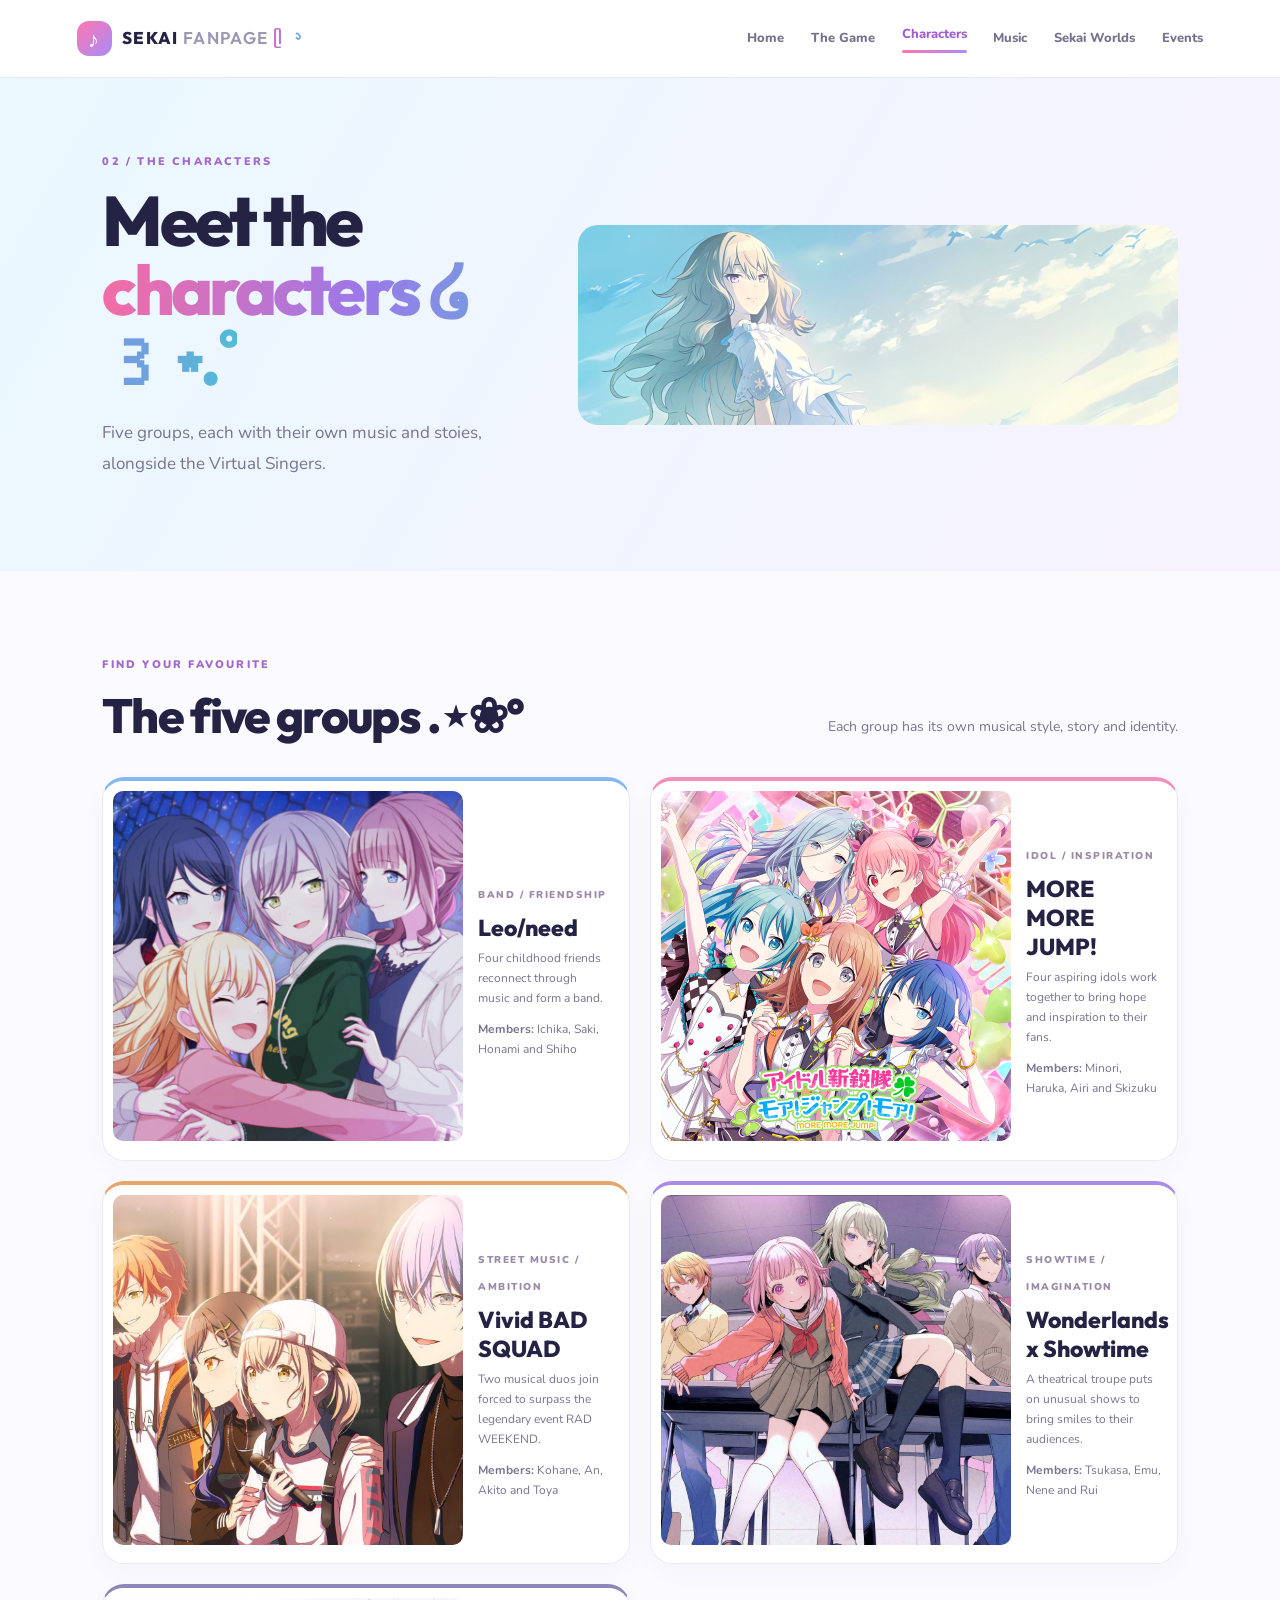
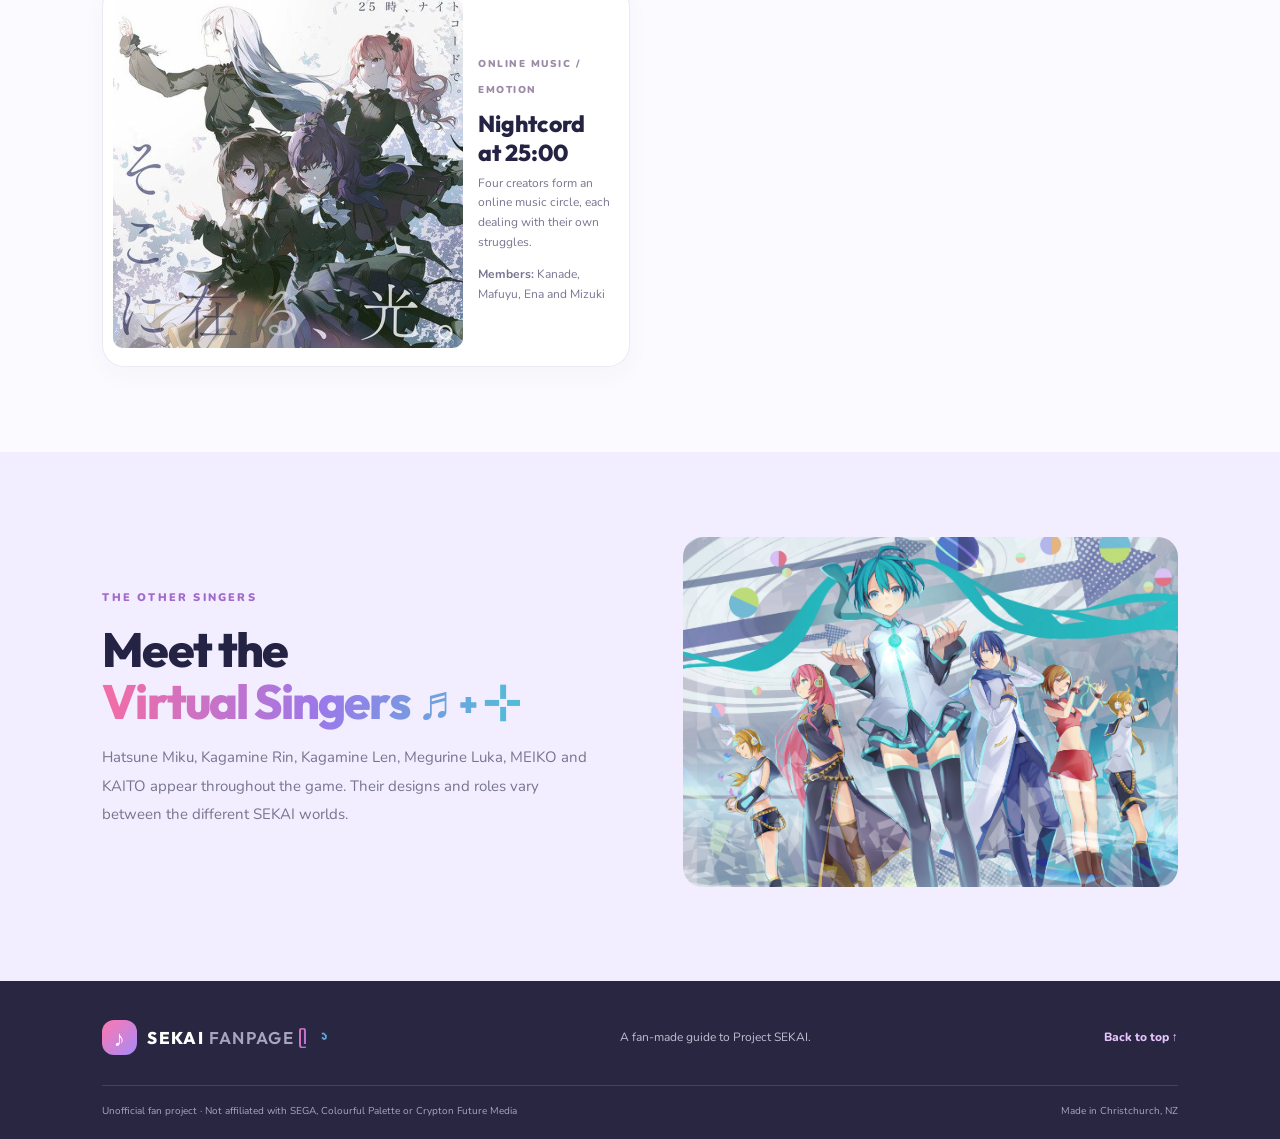
==== commit 3a517a15: "editing information on all html pages, adding a README" ====
--- a/characters.html
+++ b/characters.html
@@ -3,7 +3,7 @@
 <head>
     <meta charset="UTF-8">
     <meta name="viewport" content="width=device-width, initial-scale=1.0">
-    <title>Project SEKAI Fanpage | Characters</title>
+    <title>Characters | SEKAI Fanpage ᥫ᭡</title>
     <link rel="proconnect" href="https://fonts.googleapis.com">
     <link rel="stylesheet" href="https://fonts.googleapis.com/css2?family=Nunito:wght@400;600;700;800;900&family=Outfit:wght@500;600;700;800&display=swap">
     <link rel="stylesheet" href="style.css">
@@ -13,13 +13,14 @@
     <a class="skip-link" href="#main">Skip to content</a>
     <header class="site-header">
         <a class="brand" href="index.html">
-            <span class="brand-mark">♪</span><span>SEKAI<span class="brand-light"> FANPAGE</span></span>
+            <span class="brand-mark">♪</span>
+            <span>SEKAI<span class="brand-light"> FANPAGE</span><span class="gradient-text"> ᥫ᭡</span></span>
         </a>
         <button class="menu-toggle" aria-label="Open navigation" aria-expanded="false">☰</button>
         <nav class="main-nav" aria-label="Main navigation">
             <a href="index.html">Home</a>
             <a href="game.html">The Game</a>
-            <a class="active" href="characters.html">Characters</a>
+            <a class="active" href="characters.html" aria-current="page">Characters</a>
             <a href="music.html">Music</a>
             <a href="worlds.html">Sekai Worlds</a>
             <a href="events.html">Events</a>
@@ -29,8 +30,8 @@
         <section class="page-hero page-hero-blue">
             <div>
                 <p class="eyebrow">02 / THE CHARACTERS</p>
-                <h1>Meet the<br><span class="gradient-text">characters.</span></h1>
-                <p class="hero-lede">Five groups, their own songs, and Virtual Singers who help guide them.</p>
+                <h1>Meet the<br><span class="gradient-text">characters ໒꒱⋆.˚</span></h1>
+                <p class="hero-lede">Five groups, each with their own music and stoies,<br>alongside the Virtual Singers.</p>
             </div>
             <div class="page-hero-art">
                 <img src="images/blue-banner.jpg" alt="Hatsune Miku blue banner">
@@ -41,9 +42,9 @@
             <div class="section-heading">
                 <div>
                     <p class="eyebrow">FIND YOUR FAVOURITE</p>
-                    <h2>The five groups</h2>
+                    <h2>The five groups .⋆❀°</h2>
                 </div>
-                <p class="section-intro">Each band has its own musical style, story and colour palette.</p>
+                <p class="section-intro">Each group has its own musical style, story and identity.</p>
             </div>
 
             <div class="unit-grid">
@@ -57,7 +58,7 @@
                         <p>Four childhood friends reconnect through music and form a band.</p>
                         <p class="members">
                             <b>Members:</b> 
-                            Ichika, Saki, Honami & Shiho
+                            Ichika, Saki, Honami and Shiho
                         </p>
                     </div>
                 </article>
@@ -68,10 +69,10 @@
                     <div class="unit-info">
                         <span class="unit-label">IDOL / INSPIRATION</span>
                         <h3>MORE MORE JUMP!</h3>
-                        <p>A group of aspiring idols who want to bring hope to their fans.</p>
+                        <p>Four aspiring idols work together to bring hope and inspiration to their fans.</p>
                         <p class="members">
                             <b>Members:</b> 
-                            Minori, Haruka, Airi & Skizuku
+                            Minori, Haruka, Airi and Skizuku
                         </p>
                     </div>
                 </article>
@@ -82,10 +83,10 @@
                     <div class="unit-info">
                         <span class="unit-label">STREET MUSIC / AMBITION</span>
                         <h3>Vivid BAD SQUAD</h3>
-                        <p>Two duos come together to aim for a legendary music event.</p>
+                        <p>Two musical duos join forced to surpass the legendary event RAD WEEKEND.</p>
                         <p class="members">
                             <b>Members:</b> 
-                            Kohane, An, Akito & Toya
+                            Kohane, An, Akito and Toya
                         </p>
                     </div>
                 </article>
@@ -96,10 +97,10 @@
                     <div class="unit-info">
                         <span class="unit-label">SHOWTIME / IMAGINATION</span>
                         <h3>Wonderlands x Showtime</h3>
-                        <p>A colourful troupe puts on shows to make people smile.</p>
+                        <p>A theatrical troupe puts on unusual shows to bring smiles to their audiences.</p>
                         <p class="members">
                             <b>Members:</b> 
-                            Tsukasa, Emu, Nene & Rui
+                            Tsukasa, Emu, Nene and Rui
                         </p>
                     </div>
                 </article>
@@ -110,10 +111,10 @@
                     <div class="unit-info">
                         <span class="unit-label">ONLINE MUSIC / EMOTION</span>
                         <h3>Nightcord at 25:00</h3>
-                        <p>Four creators connect online through music and their feelings.</p>
+                        <p>Four creators form an online music circle, each dealing with their own struggles.</p>
                         <p class="members">
                             <b>Members:</b> 
-                            Kanade, Mafuyu, Ena & Mizuki
+                            Kanade, Mafuyu, Ena and Mizuki
                         </p>
                     </div>
                 </article>
@@ -122,11 +123,11 @@
 
         <section class="section-wrap singer-band">
             <div>
-                <p class="eyebrow">THE VIRTUAL SINGERS</p>
-                <h2>Familiar voices.<br><span class="gradient-text">New Sekai styles</span></h2>
+                <p class="eyebrow">THE OTHER SINGERS</p>
+                <h2>Meet the<br><span class="gradient-text">Virtual Singers ♬ ˖ ⊹</span></h2>
                 <p class="body-copy">
-                    Hatsune Miku, Kagamine Rin, Kagamine Len, Megurine Luka, MEIKO and KAITO appear throughout the game. <br>
-                    Their design and roles can differ between Sekai worlds.
+                    Hatsune Miku, Kagamine Rin, Kagamine Len, Megurine Luka, MEIKO and KAITO appear throughout the game. 
+                    Their designs and roles vary between the different SEKAI worlds.
                 </p>
             </div>
             <div class="singer-photo">
@@ -137,8 +138,11 @@
 
     <footer class="site-footer">
         <div class="footer-top">
-            <a class="brand" href="index.html"><span class="brand-mark">♪</span><span>SEKAI<span class="brand-light"> FANPAGE</span></span></a>
-            <p>A fan-made guide for curious Project SEKAI players.</p>
+            <a class="brand" href="index.html">
+                <span class="brand-mark">♪</span>
+                <span>SEKAI<span class="brand-light"> FANPAGE</span><span class="gradient-text"> ᥫ᭡</span></span>
+            </a>
+            <p>A fan-made guide to Project SEKAI.</p>
             <a class="back-top" href="#main">Back to top ↑</a>
         </div>
         <div class="footer-bottom">
--- a/style.css
+++ b/style.css
@@ -1,4 +1,4 @@
-/* variables */
+/* variables and global styles */
 :root {
     --ink: #252344;
     --muted: #77758f;
@@ -13,44 +13,59 @@
     --shadow: 0 18px 50px rgba(66, 48, 112, .10);
     --radius: 25px;
 }
+
 * { box-sizing: border-box; }
 html { scroll-behavior: smooth; }
 body { margin: 0; background: var(--paper); color: var(--ink); font-family: 'Nunito', sans-serif; line-height: 1.65; }
 a { color: inherit; text-decoration: none; }
 button { font: inherit; }
-.skip-link { position:absolute; left: -999px; top: 8px; background: var(---white); padding: 10px; z-index: 99; }
-.skip-link:focus { left: 8px; }
-
-/* header */
+
+/* header and navigation */
 .site-header { 
     height: 78px; padding: 0 clamp(20px, 6vw, 88px); display: flex; align-items: center; justify-content: space-between; background: rgba(255, 255, 255, .88); 
     backdrop-filter: blur(16px); border-bottom: 1px solid rgba(230, 225, 244, .8); position: sticky; top: 0; z-index: 20; 
 }
+
 .brand { display: flex; align-items: center; gap: 10px; font-family: 'Outfit', sans-serif; font-size: 17px; font-weight: 800; letter-spacing: .08em; }
 .brand-mark { 
     width: 35px; height: 35px; display: grid; place-items: center; border-radius: 12px; color: var(---white); 
     background: linear-gradient(135deg, var(--pink), var(--purple)); font-size: 22px; 
 }
 .brand-light { font-weight: 600; color: #9b96b2; }
+
 .main-nav { display: flex; align-items: center; gap: clamp(12px, 2.1vw, 30px); }
 .main-nav a { font-size: 13px; font-weight: 800; color: #77738f; transition: .2s; }
 .main-nav a:hover, .main-nav a.active { color: #a15dd4; }
 .main-nav a.active:after { content: ""; display: block; height: 3px; border-radius: 5px; background: linear-gradient(90deg, var(--pink), var(--purple)); margin-top: 5px; }
 .menu-toggle { display: none; border: 0; background: #f4efff; border-radius: 12px; padding: 8px 12px; color: var(--ink); font-size: 20px; }
 
-/* hero */
-.hero { padding: clamp(65px, 9vw, 125px) clamp(22px, 8vw, 120px); display: grid; grid-template-columns: 1.03fr .97fr; align-items: center; gap: 5vw; overflow: hidden; }
-.home-hero { background: radial-gradient(circle at 80% 20%, #f2e9ff 0, transparent 35%), radial-gradient(circle at 10% 90%, #ffe9f2 0, transparent 32%), #fbfaff; min-height: 590px; }
+.skip-link { position:absolute; left: -999px; top: 8px; background: var(---white); padding: 10px; z-index: 99; }
+.skip-link:focus { left: 8px; }
+
+/* shared text, buttons and section styles */
 .eyebrow { font-size: 11px; letter-spacing: .2em; font-weight: 900; color: #a16acb; margin: 0 0 15px; }
-.hero h1, .page-hero h1 { font: 800 clamp(40px, 4.5vw, 80px)/.99 'Outfit', sans-serif; letter-spacing: -.055em; margin: 0 0 24px; }
 .gradient-text { background: linear-gradient(100deg, #f06da8 4%, #9c78e9 52%, #4ebfd7 100%); -webkit-background-clip: text; color: transparent; }
-.hero-lede { font-size: 17px; color: #77748f; max-width: 510px; line-height: 1.8; }
-.hero-actions { display: flex; gap: 12px; flex-wrap: wrap; margin-top: 30px; }
 
 .button { padding: 13px 21px; border-radius: 14px; font-size: 13px; font-weight: 900; display: inline-flex; gap: 15px; align-items: center; transition: transform .2s, box-shadow .2s; }
 .button:hover { transform: translateY(-3px); box-shadow: var(--shadow); }
 .button-primary { background: linear-gradient(110deg, #f477ad, #9a7bec); color: var(---white); }
 .button-ghost { background: var(---white); border: 1px solid var(--line); color: #706a8a; }
+
+.section-wrap { padding: 85px clamp(22px, 8vw, 120px); }
+.section-heading { display: flex; justify-content: space-between; align-items: end; gap: 35px; margin-bottom: 35px; }
+.section-heading h2, .split-callout h2, .singer-band h2 { font: 800 clamp(32px, 4vw, 48px)/1.1 'Outfit'; letter-spacing: -.04em; margin: 0; }
+.section-intro { max-width: 360px; color: var(--muted); font-size: 14px; margin: 0 0 4px; }
+
+.body-copy { color: var(--muted); font-size: 15px; line-height: 1.9; max-width: 570px; }
+.text-link { display: inline-flex; gap: 15px; color: #a15fce; font-weight: 900; font-size: 13px; margin-top: 15px; }
+.small-note { font-size: 11px; color: #a09aad; line-height: 1.7; margin-top: 20px; }
+
+/* homepage */
+.hero { padding: clamp(65px, 9vw, 125px) clamp(22px, 8vw, 120px); display: grid; grid-template-columns: 1.03fr .97fr; align-items: center; gap: 5vw; overflow: hidden; }
+.home-hero { background: radial-gradient(circle at 80% 20%, #f2e9ff 0, transparent 35%), radial-gradient(circle at 10% 90%, #ffe9f2 0, transparent 32%), #fbfaff; min-height: 590px; }
+.hero h1, .page-hero h1 { font: 800 clamp(40px, 4.5vw, 80px)/.99 'Outfit', sans-serif; letter-spacing: -.055em; margin: 0 0 24px; }
+.hero-lede { font-size: 17px; color: #77748f; max-width: 510px; line-height: 1.8; }
+.hero-actions { display: flex; gap: 12px; flex-wrap: wrap; margin-top: 30px; }
 .hero-note { margin-top: 32px; color: #9993aa; font-size: 12px; font-weight: 700; }
 .pulse-dot { display: inline-block; width: 8px; height: 8px; border-radius: 50%; background: var(--muted); margin-right: 8px; box-shadow: 0 0 0 5px #5bd3bd22; }
 
@@ -65,23 +80,21 @@
 .orbit { position: absolute; border: 1px solid #d9c9f3; border-radius: 50%; z-index: -1; }
 .orbit-one { width: 450px; height: 450px; }
 .orbit-two { width: 520px; height: 520px; border-style: dashed; }
+
 .ticker { background: linear-gradient(90deg, #f17db0, #9e80e8, #67c8d9); color: var(---white); overflow: hidden; white-space: nowrap; padding: 18px 0; font: 800 11px 'Outfit'; letter-spacing: .2em; }
 .ticker div { word-spacing: 30px; text-align: center; }
 .ticker b { opacity: .7; font-size: 22px; }
 
-.section-wrap { padding: 85px clamp(22px, 8vw, 120px); }
-.section-heading { display: flex; justify-content: space-between; align-items: end; gap: 35px; margin-bottom: 35px; }
-.section-heading h2, .split-callout h2, .singer-band h2 { font: 800 clamp(32px, 4vw, 48px)/1.1 'Outfit'; letter-spacing: -.04em; margin: 0; }
-.section-intro { max-width: 360px; color: var(--muted); font-size: 14px; margin: 0 0 4px; }
-
 .feature-grid { display: grid; grid-template-columns: repeat(3, 1fr); gap: 17px; }
 .feature-card { min-height: 230px; padding: 26px; border-radius: var(--radius); position: relative; overflow: hidden; transition: .25s; border: 1px solid var(---white); }
 .feature-card:hover { transform: translateY(-6px); box-shadow: var(--shadow); }
+
 .feature-pink { background: linear-gradient(145deg, #ffe6f0, #fff5fa); }
 .feature-blue { background: linear-gradient(145deg, #e2f6ff, #f6fcff); }
 .feature-purple { background: linear-gradient(145deg, #eee8ff, #faf8ff); }
 .feature-teal { background: linear-gradient(145deg, #ddfaf4, #f5fffc); }
 .feature-orange { background: linear-gradient(145deg, #fff0df, #fffaf4); }
+
 .feature-number, .unit-label { font-size: 10px; letter-spacing: .15em; font-weight: 900; color: #9b8ba9; }
 .feature-symbol { position: absolute; right: 22px; top: 18px; font-size: 38px; color: #b99bdd; opacity: .75; }
 .feature-card h3 { font: 800 25px 'Outfit'; margin: 38px 0 5px; }
@@ -93,32 +106,26 @@
 .quote-band blockquote { font: 800 clamp(24px, 3.5vw, 39px)/1.2 'Outfit'; margin: 15px 0; }
 .quote-band p { font-size: 10px; letter-spacing: .25em; font-weight: 900; color: #a18bb8; }
 
-
 .split-callout { display: grid; grid-template-columns: 1fr 1fr; gap: 8vw; align-items: center; }
 .split-image { min-height: 320px; }
 .split-image img { width: 700px; border-radius: 20px; }
-.body-copy { color: var(--muted); font-size: 15px; line-height: 1.9; max-width: 570px; }
-.text-link { display: inline-flex; gap: 15px; color: #a15fce; font-weight: 900; font-size: 13px; margin-top: 15px; }
-.small-note { font-size: 11px; color: #a09aad; line-height: 1.7; margin-top: 20px; }
-
-/* footer */
-.site-footer { background: #292642; color: var(---white); padding: 35px clamp(22px, 8vw, 120px) 20px; }
-.footer-top { display: flex; align-items: center; justify-content: space-between; gap: 20px; padding-bottom: 25px; }
-.site-footer .brand-light { color: #aaa5bf; }
-.footer-top p { font-size: 12px; color: #c2bfd1; }
-.back-top { font-size: 12px; color: #e6c5fa; font-weight: 800; }
-.footer-bottom { border-top: 1px solid #45415d; padding-top: 17px; display: flex; justify-content: space-between; gap: 20px; color: #aaa6bc; font-size: 10px; }
-
-/* game page */
+
+/* shared layouts for information pages */
 .page-hero { padding: 75px clamp(22px, 8vw, 120px); display: grid; grid-template-columns: 1fr .8fr; align-items: center; gap: 7vw; min-height: 390px; }
 .page-hero h1 { font-size: clamp(44px, 5.5vw, 70px); }
 .page-hero-art { height: 260px; }
 .page-hero-art img { margin-top: 30px; border-radius: 20px; width: 600px; }
+
 .page-hero-pink { background: linear-gradient(120deg, #fff0f6, #f6f0ff); }
+.page-hero-blue { background: linear-gradient(120deg, #eaf8ff, #f7f2ff); }
+.page-hero-purple { background: linear-gradient(120deg, #f0eaff, #fff0f7); }
+.page-hero-green { background: linear-gradient(120deg, #e7fbe5, #effff0); }
+.page-hero-orange { background: linear-gradient(120deg, #fff2e4, #fff0f7); }
 
 .narrow-copy { max-width: 950px; }
 .narrow-copy h2 { font: 800 38px 'Outift'; margin: 0 0 10px; }
 
+/* game page */
 .steps-grid { display: grid; grid-template-columns: repeat(4, 1fr); gap: 15px; }
 .step-card { background: var(---white); border: 1px solid var(--line); padding: 22px; border-radius: 20px; position: relative; box-shadow: 0 8px 25px #46336b08; }
 .step-card > span { font: 800 11px 'Outfit'; color: #c1a2df; }
@@ -132,8 +139,6 @@
 .fact strong { font: 800 15px 'Outfit'; display: block; margin-top: 8px; }
 
 /* characters page */
-.page-hero-blue { background: linear-gradient(120deg, #eaf8ff, #f7f2ff); }
-
 .unit-grid { display: grid; grid-template-columns: repeat(2, 1fr); gap: 20px; }
 .unit-card { background: var(---white); border: 1px solid var(--line); border-radius: 22px; overflow: hidden; display: grid; grid-template-columns: .8fr 1fr; min-height: 210px; box-shadow: 0 8px 25px #46336b08; }
 .unit-photo { padding: 10px; min-height: 185px; }
@@ -154,8 +159,6 @@
 .singer-photo img { border-radius: 20px; height: 350px; }
 
 /* music page */
-.page-hero-purple { background: linear-gradient(120deg, #f0eaff, #fff0f7); }
-
 .filter-bar { display: flex; gap: 9px; flex-wrap: wrap; margin-bottom: 24px; }
 .filter-button { border: 1px solid var(--line); background: var(---white); border-radius: 30px; padding: 9px 16px; font-size: 11px; font-weight: 900; color: #827b98; cursor: pointer; }
 .filter-button.active, .filter-button:hover { background: #9c7be4; color: var(---white); border-color: #9c7be4; }
@@ -172,8 +175,6 @@
 .song-card[hidden] { display: none; }
 
 /* worlds page */
-.page-hero-green { background: linear-gradient(120deg, #e7fbe5, #effff0); }
-
 .world-grid { display: grid; grid-template-columns: repeat(2, 1fr); gap: 20px; }
 .world-card { background: var(---white); border: 1px solid var(--line); border-radius: 22px; overflow: hidden; }
 .world-image { height: 300px; padding: 20px; min-height: 185px; margin-bottom: 10px; }
@@ -184,8 +185,6 @@
 .world-content p { font-size: 13px; color: var(--muted); margin: 0; }
 
 /* events page */
-.page-hero-orange { background: linear-gradient(120deg, #fff2e4, #fff0f7); }
-
 .event-layout { display: grid; grid-template-columns: 1.2fr .8fr; gap: 35px; align-items: center; }
 .event-main-photo { min-height: 300px; }
 .event-main-photo img { border-radius: 20px; width: 650px; margin-top: 30px; }
@@ -205,6 +204,14 @@
 .fan-corner h3 { font: 800 18px 'Outift'; margin: 10px 0 4px; }
 .fan-corner p { font-size: 12px; color: var(--muted); margin: 0; }
 .fan-card img { border-radius: 10px; margin-top: 10px; margin-bottom: 10px; width: 350px; }
+
+/* footer */
+.site-footer { background: #292642; color: var(---white); padding: 35px clamp(22px, 8vw, 120px) 20px; }
+.footer-top { display: flex; align-items: center; justify-content: space-between; gap: 20px; padding-bottom: 25px; }
+.site-footer .brand-light { color: #aaa5bf; }
+.footer-top p { font-size: 12px; color: #c2bfd1; }
+.back-top { font-size: 12px; color: #e6c5fa; font-weight: 800; }
+.footer-bottom { border-top: 1px solid #45415d; padding-top: 17px; display: flex; justify-content: space-between; gap: 20px; color: #aaa6bc; font-size: 10px; }
 
 /* responsive design */
 @media (max-width: 900px) {
